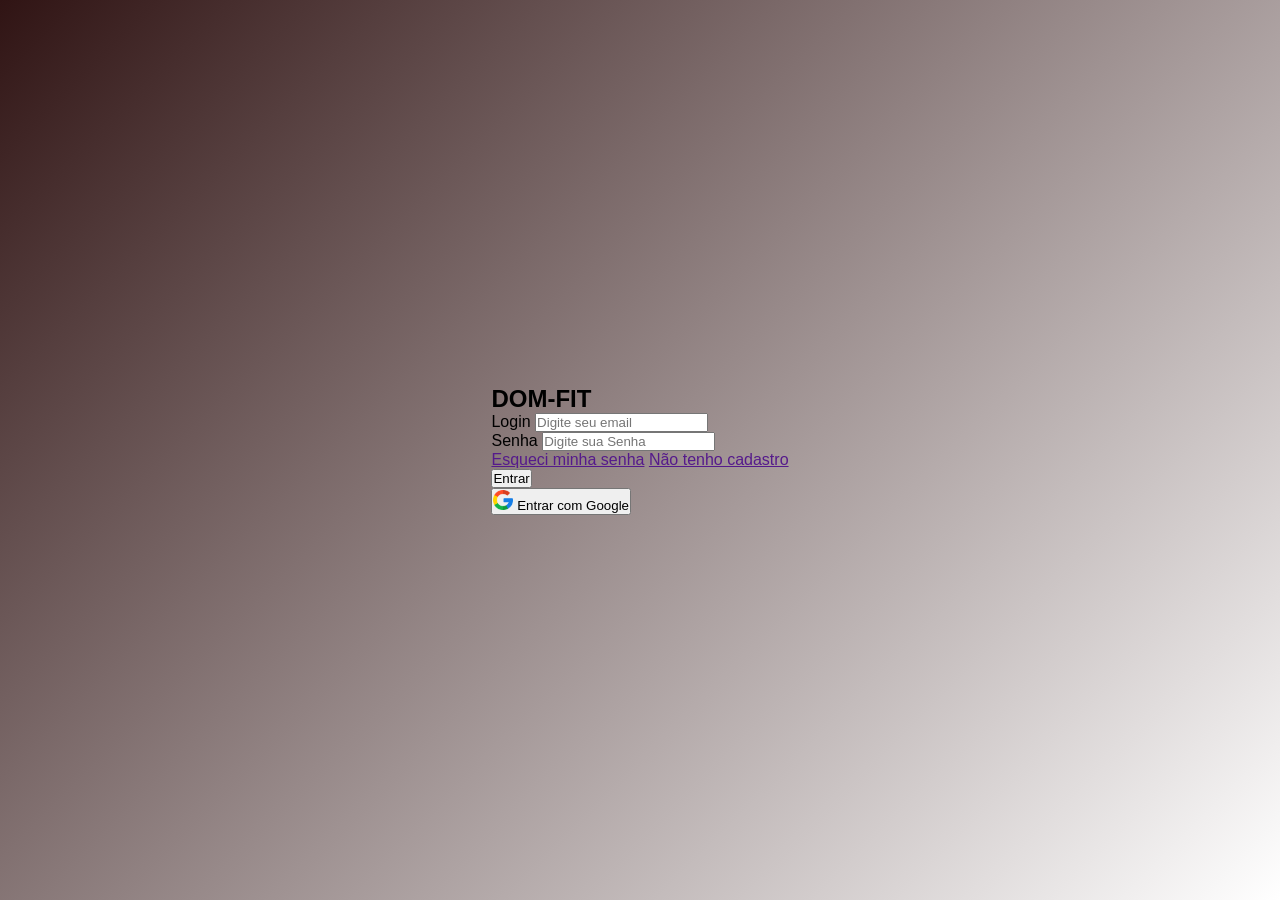
==== form.html @ 707e3bee "save" ====
<!DOCTYPE html>
<html lang="pt">

<head>
    <meta charset="UTF-8">
    <meta name="viewport" content="width=device-width, initial-scale=1.0">
    <title>Faça seu Login</title>
    <link rel="stylesheet" href="form.css">
</head>

<body>
    <main>
        <div class="container">
            <h2>DOM-FIT</h2>


            <form action="">
                <div class="input-group">
                    <label for="">Login</label>
                    <input type="email" placeholder="Digite seu email" required>

                </div>

                <div class="input-group">
                    <label for="">Senha</label>
                    <input type="password" placeholder="Digite sua Senha" required>

                </div>

                <div class="links">
                    <a href="">Esqueci minha senha</a>
                    <a href="">Não tenho cadastro</a>

                </div>

                <input type="submit" class="btn" value="Entrar">
            </form>

            <button class="google-btn">
                <img src="google.png" alt="Icon Google">
                Entrar com Google

            </button>
        </div>
    </main>

</body>

</html>
---- form.css ----
* {
    margin: 0;
    padding: 0;
    box-sizing: border-box;
    font-family: Arial, Helvetica, sans-serif;
}

body {
    height: 100vh;
    display: flex;
    align-items: center;
    justify-content: center;
    background: linear-gradient(135deg, #301414,  white);
}

.google-btn img {
    width: 20px;
}
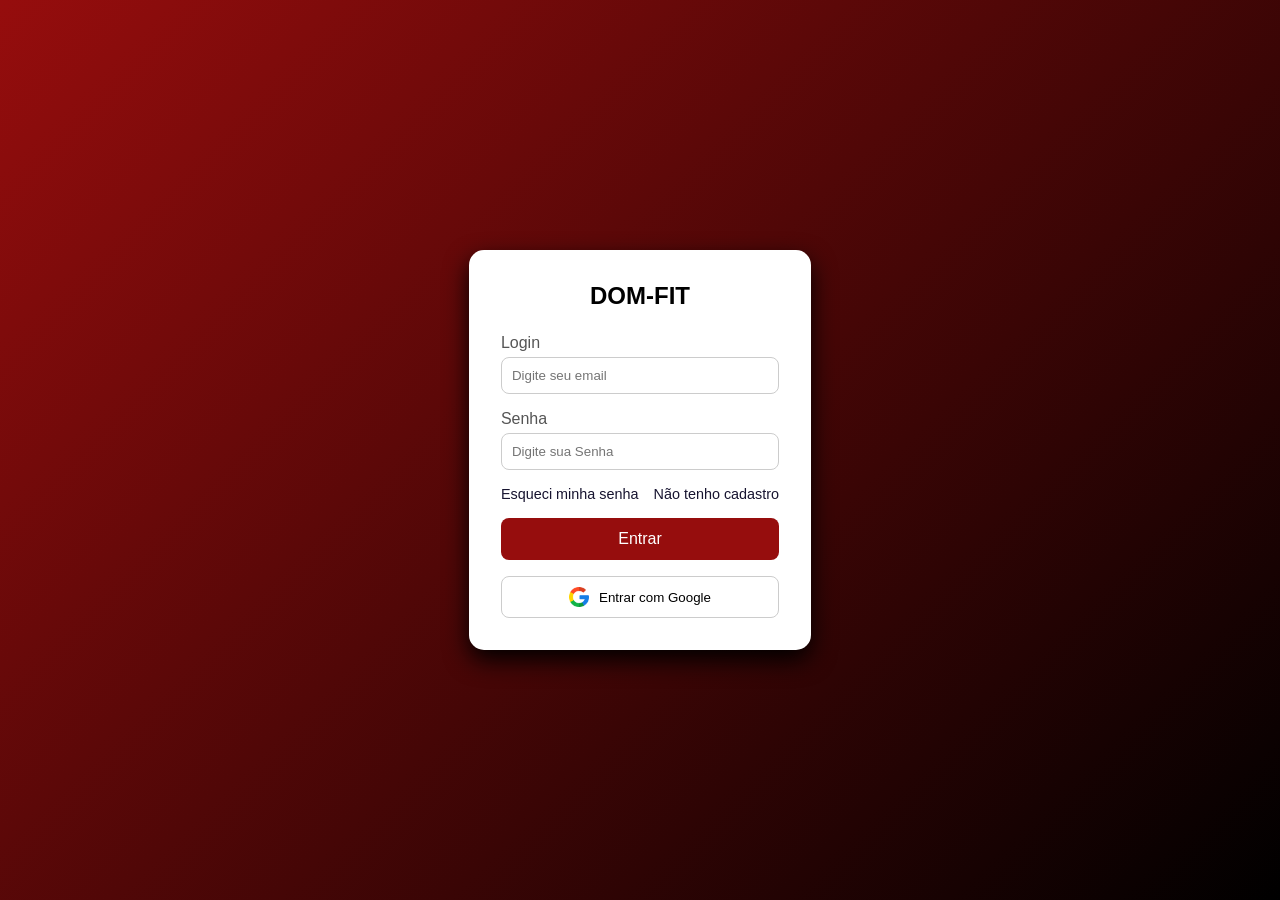
==== commit 5768e9e3: "save" ====
--- a/form.html
+++ b/form.html
@@ -29,7 +29,7 @@
 
                 <div class="links">
                     <a href="">Esqueci minha senha</a>
-                    <a href="">Não tenho cadastro</a>
+                    <a href="form2.html">Não tenho cadastro</a>
 
                 </div>
 
--- a/form.css
+++ b/form.css
@@ -1,3 +1,5 @@
+
+
 * {
     margin: 0;
     padding: 0;
@@ -6,13 +8,120 @@
 }
 
 body {
-    height: 100vh;
+    height: 100vh; /* Estamos dizendo ao body que queremos a altura completa 100% */
     display: flex;
     align-items: center;
     justify-content: center;
-    background: linear-gradient(135deg, #301414,  white);
+    background: linear-gradient(135deg, rgb(150, 13, 13), black);
 }
+
 
 .google-btn img {
     width: 20px;
-}+}
+
+.container {
+    background-color: white;
+    padding: 2rem;
+    border-radius: 15px;
+    width: 100%;
+    max-width: 400px; /* Definie a largura máxima do container em 400px */
+    box-shadow: 0 10px 25px black;
+}
+
+h2 {
+    text-align: center;
+    margin-bottom: 1.5rem;
+    color: black;
+}
+
+.input-group {
+    margin-bottom: 1rem;
+}
+
+.input-group label {
+    display: block; /* Mantendo o compartamento do elemento em bloco () */
+    margin-bottom: 5px;
+    color: #555;
+    
+}
+
+.input-group input {
+    width: 100%;
+    padding: 10px;
+    border-radius: 8px;
+    border: 1px solid #ccc;
+    outline: none; /* remove o contorno (borda externa) do elemento */
+    transition: 0.3s;
+}
+
+.input-group input:focus{
+    border-color: #171430;
+    box-shadow: 0 0 5px #555;
+}
+
+.links {
+    display: flex;
+    justify-content: space-between;
+    gap: 15px;
+    font-size: 0.9rem;
+    margin-bottom: 1rem;
+}
+
+.links a {
+    text-decoration: none;
+    color: #171430;
+}
+
+.links a:hover{
+    text-decoration: underline;
+
+}
+
+.btn {
+    width: 100%;
+    padding: 12px;
+    border: none;
+    border-radius: 8px;
+    background-color: rgb(150, 13, 13);
+    color: white;
+    font-size: 1rem;
+    cursor: pointer;
+    transition: 0.3s;
+
+}
+
+.btn:hover {
+    background-color: #bbb7e1;
+    color: #171430;
+}
+
+.google-btn{
+    display: flex;
+    align-items: center;
+    justify-content: center;
+    gap: 10px;
+    width: 100%;
+    padding: 10px;
+    border-radius: 8px;
+    border: 1px solid #ccc;
+    cursor: pointer;
+    transition: 0.3s;
+    background-color: white;
+    margin-top: 1rem;
+}
+
+.google-btn:hover {
+    background-color: #f5f5f5;
+}
+
+@media (max-width: 480px) {
+    .container {
+        margin: 0.2rem;
+        padding: 1rem;
+    }
+}
+
+
+
+
